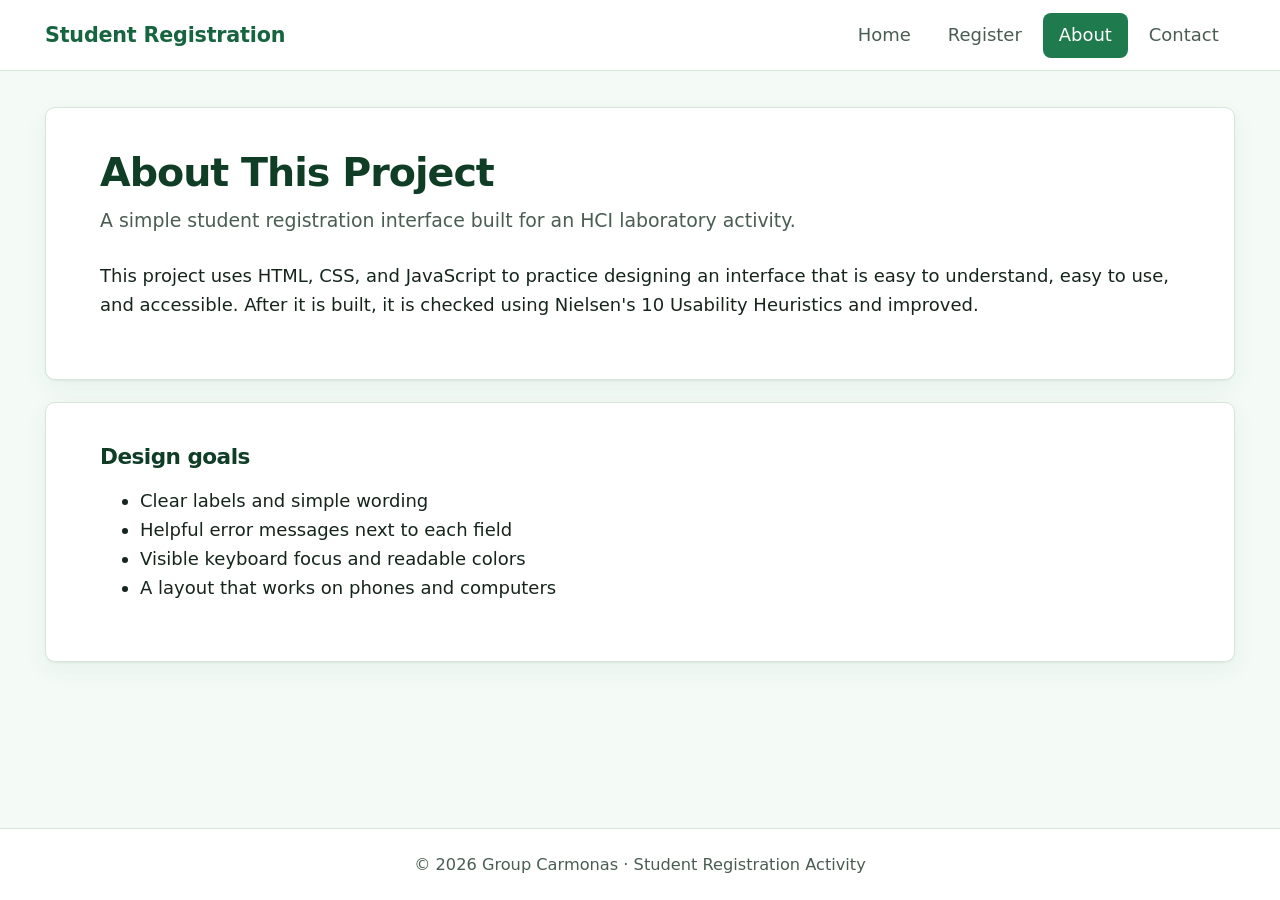
==== about.html @ eb0fc4b8 "Add files via upload" ====
<!DOCTYPE html>
<html lang="en">
<head>
  <meta charset="UTF-8">
  <meta name="viewport" content="width=device-width, initial-scale=1.0">
  <title>About | Student Registration</title>
  <link rel="stylesheet" href="style.css">
</head>
<body>
  <a class="skip-link" href="#main">Skip to main content</a>

  <header class="site-header">
    <div class="header-inner">
      <a class="logo" href="index.html">Student Registration</a>
      <nav aria-label="Main navigation">
        <ul class="nav-list">
          <li><a href="index.html">Home</a></li>
          <li><a href="register.html">Register</a></li>
          <li><a href="about.html" aria-current="page">About</a></li>
          <li><a href="contact.html">Contact</a></li>
        </ul>
      </nav>
    </div>
  </header>

  <main id="main">
    <section class="card">
      <h1>About This Project</h1>
      <p class="lead">A simple student registration interface built for an HCI laboratory activity.</p>
      <p>This project uses HTML, CSS, and JavaScript to practice designing an interface that is easy to understand, easy to use, and accessible. After it is built, it is checked using Nielsen's 10 Usability Heuristics and improved.</p>
    </section>

    <section class="card">
      <h2>Design goals</h2>
      <ul>
        <li>Clear labels and simple wording</li>
        <li>Helpful error messages next to each field</li>
        <li>Visible keyboard focus and readable colors</li>
        <li>A layout that works on phones and computers</li>
      </ul>
    </section>
  </main>

  <footer class="site-footer">
    <p>&copy; 2026 Group Carmonas &middot; Student Registration Activity</p>
  </footer>
</body>
</html>
---- style.css ----
/* ============ Font: Plus Jakarta Sans (bundled in /fonts, works offline) ============ */
@font-face {
  font-family: "Plus Jakarta Sans";
  src: url("fonts/PlusJakartaSans.woff2") format("woff2");
  font-weight: 200 800;
  font-style: normal;
  font-display: swap;
}

/* ============ Tokens: green and white ============ */
:root {
  --green-900: #0f3d26;
  --green-700: #17653f;
  --green-600: #1f7a4d;   /* primary */
  --green-500: #2e9a63;
  --green-100: #e3f4ea;
  --green-50:  #f4fbf7;
  --white: #ffffff;
  --text: #15251c;
  --text-soft: #4a5d52;
  --line: #d8e5dd;
  --error: #b42318;
  --error-bg: #fef3f2;
  --radius: 10px;
  --shadow: 0 1px 2px rgba(15, 61, 38, 0.06), 0 8px 24px rgba(15, 61, 38, 0.06);
}

* { box-sizing: border-box; }
html { font-size: 112.5%; } /* 18px */

body {
  margin: 0;
  min-height: 100vh;
  display: flex;
  flex-direction: column;
  font-family: "Plus Jakarta Sans", "Segoe UI", system-ui, -apple-system, Arial, sans-serif;
  line-height: 1.6;
  color: var(--text);
  background: var(--green-50);
}

[hidden] { display: none !important; }
h1, h2 { margin-top: 0; line-height: 1.2; letter-spacing: -0.025em; color: var(--green-900); font-weight: 800; }
h1 { font-size: 2.2rem; margin-bottom: 0.5rem; }
h2 { font-size: 1.2rem; }

/* ============ Skip link ============ */
.skip-link { position: absolute; left: -999px; top: 0; z-index: 10; background: var(--green-900); color: var(--white); padding: 0.6rem 1rem; }
.skip-link:focus { left: 0; }

/* ============ Header ============ */
.site-header { background: var(--white); border-bottom: 1px solid var(--line); }
.header-inner {
  max-width: 1400px; margin: 0 auto; padding: 0.7rem 2.5rem;
  display: flex; align-items: center; justify-content: space-between; flex-wrap: wrap; gap: 0.5rem;
}
.logo { font-weight: 700; font-size: 1.15rem; color: var(--green-700); text-decoration: none; letter-spacing: -0.01em; }
.nav-list { list-style: none; margin: 0; padding: 0; display: flex; flex-wrap: wrap; gap: 0.25rem; }
.nav-list a {
  display: block; padding: 0.45rem 0.9rem; border-radius: 8px;
  color: var(--text-soft); text-decoration: none; font-weight: 500;
}
.nav-list a:hover { background: var(--green-100); color: var(--green-900); }
.nav-list a[aria-current="page"] { background: var(--green-600); color: var(--white); }

/* ============ Layout ============ */
main { flex: 1; width: 100%; max-width: 1400px; margin: 0 auto; padding: 2rem 2.5rem; }

.card {
  background: var(--white);
  border: 1px solid var(--line);
  border-radius: var(--radius);
  box-shadow: var(--shadow);
  padding: 2.25rem 3rem;
  margin-bottom: 1.25rem;
}
.lead { font-size: 1.05rem; margin: 0 0 1.5rem; color: var(--text-soft); }

/* ============ Buttons ============ */
.btn {
  display: inline-block; font: inherit; font-weight: 600;
  padding: 0.6rem 1.3rem; border-radius: 8px; border: 1.5px solid transparent;
  cursor: pointer; text-decoration: none; transition: background 0.15s, border-color 0.15s;
}
.btn-primary { background: var(--green-600); color: var(--white); }
.btn-primary:hover { background: var(--green-700); }
.btn-secondary { background: var(--white); color: var(--green-700); border-color: var(--green-600); }
.btn-secondary:hover { background: var(--green-100); }

/* ============ Form ============ */
.form-group { margin-bottom: 1rem; position: relative; }
label { display: block; font-weight: 600; margin-bottom: 0.3rem; }
.required { color: var(--error); }
.hint { font-size: 0.85rem; line-height: 1.4; color: var(--text-soft); margin: 0.25rem 0 0; }

input, select {
  width: 100%; height: 2.9rem; font: inherit; color: var(--text);
  padding: 0.55rem 0.8rem; background: var(--white);
  border: 1.5px solid #b9cdc0; border-radius: 8px;
  transition: border-color 0.15s, box-shadow 0.15s;
}
input:hover, select:hover { border-color: var(--green-500); }
input::placeholder { color: #7c8f84; }

input.invalid, select.invalid { border-color: var(--error); background: var(--error-bg); }
.error { display: block; min-height: 1.1rem; margin-top: 0.2rem; color: var(--error); font-size: 0.9rem; font-weight: 600; }

.button-row { display: flex; flex-wrap: wrap; gap: 0.75rem; margin-top: 0.5rem; }

@media (min-width: 801px) {
  #registerForm { display: grid; grid-template-columns: 1fr 1fr; gap: 0 2rem; align-items: start; }
  #registerForm .form-group:first-child,
  #registerForm .button-row { grid-column: 1 / -1; }
}

/* ============ Confirmation ============ */
.confirmation { border-left: 5px solid var(--green-600); background: var(--green-50); }
.confirmation h2 { color: var(--green-700); }
.confirmation dl { margin: 1rem 0 0; display: grid; grid-template-columns: max-content 1fr; gap: 0.35rem 1rem; }
.confirmation dt { font-weight: 600; color: var(--text-soft); }
.confirmation dd { margin: 0; }

/* ============ Dialog ============ */
dialog {
  width: min(90vw, 440px); padding: 2rem; text-align: center;
  border: 1px solid var(--line); border-radius: 14px;
  background: var(--white); color: var(--text);
  box-shadow: 0 20px 50px rgba(15, 61, 38, 0.25);
}
dialog::backdrop { background: rgba(15, 61, 38, 0.45); }
dialog p { margin: 0 0 1.5rem; color: var(--text-soft); }
dialog .button-row { justify-content: center; }

/* ============ Keyboard focus ============ */
a:focus-visible, button:focus-visible, input:focus-visible, select:focus-visible, .confirmation:focus-visible {
  outline: 3px solid var(--green-500);
  outline-offset: 2px;
}
input:focus, select:focus { border-color: var(--green-600); box-shadow: 0 0 0 3px var(--green-100); }

/* ============ Footer ============ */
.site-footer { text-align: center; padding: 1.25rem; background: var(--white); border-top: 1px solid var(--line); color: var(--text-soft); font-size: 0.9rem; }
.site-footer p { margin: 0; }

/* ============ Mobile ============ */
@media (max-width: 600px) {
  h1 { font-size: 1.6rem; }
  .header-inner { flex-direction: column; align-items: flex-start; }
  .card { padding: 1.25rem; }
  main { padding: 1.5rem 1rem; }
  .button-row .btn { width: 100%; text-align: center; }
  .confirmation dl { grid-template-columns: 1fr; }
}

@media (prefers-reduced-motion: reduce) { * { transition: none !important; } }

/* Large desktop screens: three columns so the whole form fits on one screen */
@media (min-width: 1200px) {
  #registerForm { grid-template-columns: repeat(3, 1fr); }
  #registerForm .form-group:first-child { grid-column: 1 / 3; }
  /* put the Student ID hint on the label line so it does not make the row taller */
  #registerForm .hint { position: absolute; top: 0.15rem; right: 0; margin: 0; }
}
@media (max-width: 1199px) and (min-width: 601px) { .card { padding: 2.25rem; } }
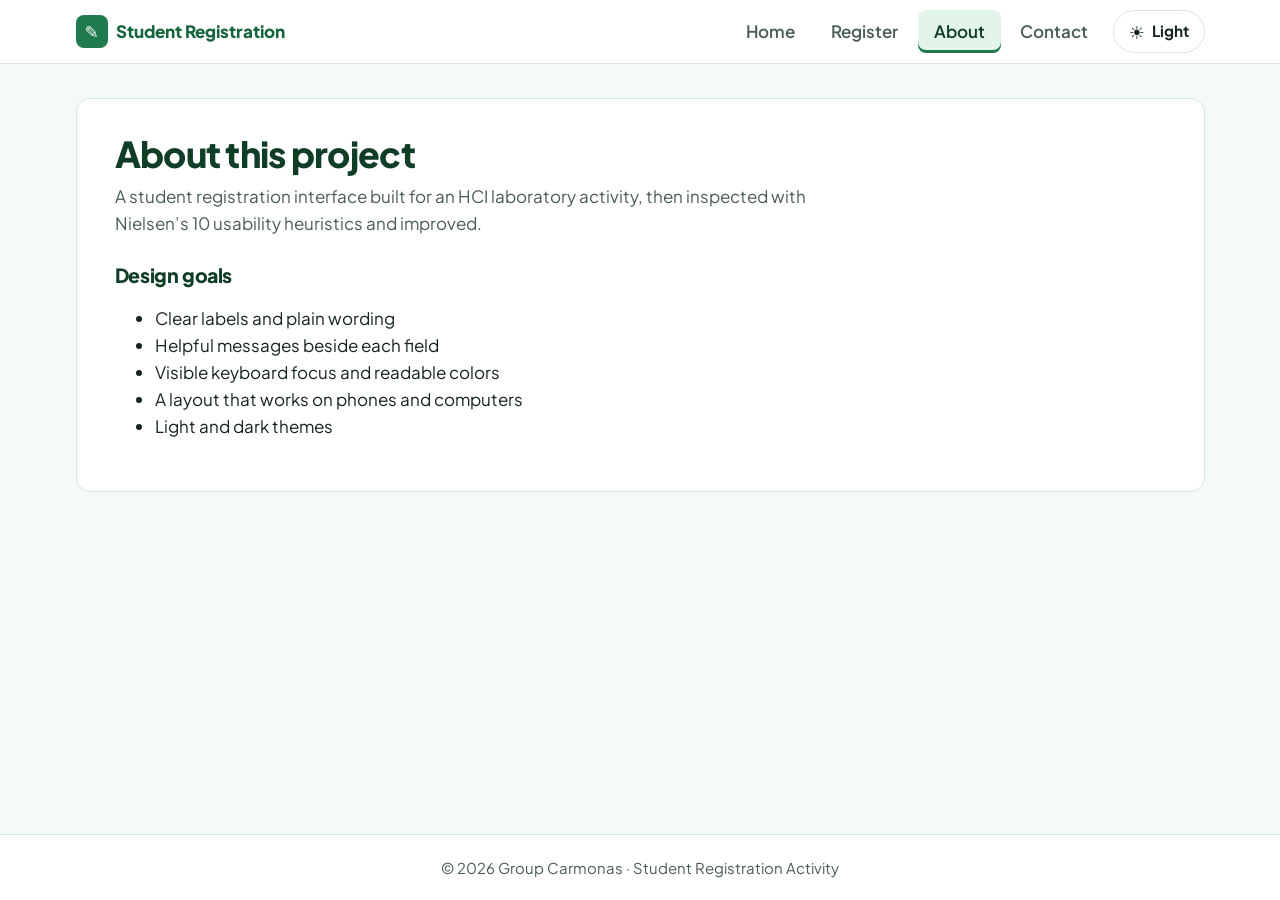
==== commit aedd6ecc: "Add files via upload" ====
--- a/about.html
+++ b/about.html
@@ -1,48 +1,49 @@
-<!DOCTYPE html>
-<html lang="en">
-<head>
-  <meta charset="UTF-8">
-  <meta name="viewport" content="width=device-width, initial-scale=1.0">
-  <title>About | Student Registration</title>
-  <link rel="stylesheet" href="style.css">
-</head>
-<body>
-  <a class="skip-link" href="#main">Skip to main content</a>
-
-  <header class="site-header">
-    <div class="header-inner">
-      <a class="logo" href="index.html">Student Registration</a>
-      <nav aria-label="Main navigation">
-        <ul class="nav-list">
-          <li><a href="index.html">Home</a></li>
-          <li><a href="register.html">Register</a></li>
-          <li><a href="about.html" aria-current="page">About</a></li>
-          <li><a href="contact.html">Contact</a></li>
-        </ul>
-      </nav>
-    </div>
-  </header>
-
-  <main id="main">
-    <section class="card">
-      <h1>About This Project</h1>
-      <p class="lead">A simple student registration interface built for an HCI laboratory activity.</p>
-      <p>This project uses HTML, CSS, and JavaScript to practice designing an interface that is easy to understand, easy to use, and accessible. After it is built, it is checked using Nielsen's 10 Usability Heuristics and improved.</p>
-    </section>
-
-    <section class="card">
-      <h2>Design goals</h2>
-      <ul>
-        <li>Clear labels and simple wording</li>
-        <li>Helpful error messages next to each field</li>
-        <li>Visible keyboard focus and readable colors</li>
-        <li>A layout that works on phones and computers</li>
-      </ul>
-    </section>
-  </main>
-
-  <footer class="site-footer">
-    <p>&copy; 2026 Group Carmonas &middot; Student Registration Activity</p>
-  </footer>
-</body>
-</html>+<!DOCTYPE html>
+<html lang="en" data-theme="light">
+<head>
+  <meta charset="UTF-8">
+  <meta name="viewport" content="width=device-width, initial-scale=1.0">
+  <title>About | Student Registration</title>
+  <link rel="stylesheet" href="style.css">
+  <script>try{document.documentElement.setAttribute("data-theme",localStorage.getItem("sr-theme")==="dark"?"dark":"light")}catch(e){}</script>
+</head>
+<body>
+  <a class="skip" href="#main">Skip to main content</a>
+
+  <header class="top">
+    <div class="bar">
+      <a class="logo" href="index.html"><i aria-hidden="true">&#9998;</i>Student Registration</a>
+      <div class="bar-r">
+        <nav aria-label="Main navigation">
+          <ul>
+          <li><a href="index.html">Home</a></li>
+          <li><a href="register.html">Register</a></li>
+          <li><a href="about.html" aria-current="page">About</a></li>
+          <li><a href="contact.html">Contact</a></li>
+          </ul>
+        </nav>
+        <button type="button" class="theme" id="themeBtn" aria-pressed="false" aria-label="Dark mode"><span class="ico" id="themeIco" aria-hidden="true">&#9728;</span><span id="themeLbl">Light</span></button>
+      </div>
+    </div>
+  </header>
+
+  <main id="main" tabindex="-1">
+    <div class="card">
+      <h1>About this project</h1>
+      <p class="lead">A student registration interface built for an HCI laboratory activity, then inspected with Nielsen&rsquo;s 10 usability heuristics and improved.</p>
+      <h2 style="margin-bottom:.5rem">Design goals</h2>
+      <ul>
+        <li>Clear labels and plain wording</li>
+        <li>Helpful messages beside each field</li>
+        <li>Visible keyboard focus and readable colors</li>
+        <li>A layout that works on phones and computers</li>
+        <li>Light and dark themes</li>
+      </ul>
+    </div>
+  </main>
+
+  <footer>&copy; 2026 Group Carmonas &middot; Student Registration Activity</footer>
+
+  <script src="script.js"></script>
+</body>
+</html>
--- a/style.css
+++ b/style.css
@@ -1,164 +1,139 @@
-/* ============ Font: Plus Jakarta Sans (bundled in /fonts, works offline) ============ */
-@font-face {
-  font-family: "Plus Jakarta Sans";
-  src: url("fonts/PlusJakartaSans.woff2") format("woff2");
-  font-weight: 200 800;
-  font-style: normal;
-  font-display: swap;
+/* Font: Plus Jakarta Sans (bundled in /fonts, works offline) */
+@font-face{font-family:"Plus Jakarta Sans";src:url("fonts/PlusJakartaSans.woff2") format("woff2");font-weight:200 800;font-style:normal;font-display:swap}
+/* Theme: light by default; the toggle in the header sets data-theme="dark" */
+:root{
+  --g9:#0f3d26;--g7:#17653f;--g6:#1f7a4d;--g5:#2e9a63;--g1:#e3f4ea;
+  --bg:#f4fbf7;--surface:#fff;--text:#15251c;--soft:#4a5d52;--line:#d8e5dd;--field:#9db5a6;
+  --err:#b42318;--errbg:#fef3f2;--ok:#17653f;--on-primary:#fff;--ink-btn:#1f7a4d;
+  box-sizing:border-box;padding-top:env(safe-area-inset-top,0px);padding-bottom:env(safe-area-inset-bottom,0px);
 }
+:root[data-theme="dark"]{
+  --g9:#d7f2e2;--g7:#7fd6a5;--g6:#2e9a63;--g5:#4cc185;--g1:#173626;
+  --bg:#0d1a13;--surface:#13251b;--text:#e8f3ec;--soft:#a5bcae;--line:#27402f;--field:#4d6b59;
+  --err:#ff8a7e;--errbg:#3a1815;--ok:#7fd6a5;--on-primary:#06140c;--ink-btn:#4cc185;}
+*{box-sizing:border-box}
+html{font-size:106.25%;scroll-padding-top:env(safe-area-inset-top,0px)}
+body{margin:0;min-height:100vh;display:flex;flex-direction:column;background:var(--bg);color:var(--text);
+  font-family:"Plus Jakarta Sans","Segoe UI",system-ui,Arial,sans-serif;line-height:1.6}
+[hidden]{display:none!important}
+h1,h2,h3{margin:0;line-height:1.2;letter-spacing:-.02em;color:var(--g9);font-weight:800}
+h1{font-size:2.1rem}h2{font-size:1.15rem}
+a{color:var(--g7)}
+.skip{position:absolute;left:-999px;top:0;background:var(--g9);color:var(--bg);padding:.6rem 1rem;z-index:20}
+.skip:focus{left:0}
+:focus-visible{outline:3px solid var(--g5);outline-offset:2px}
 
-/* ============ Tokens: green and white ============ */
-:root {
-  --green-900: #0f3d26;
-  --green-700: #17653f;
-  --green-600: #1f7a4d;   /* primary */
-  --green-500: #2e9a63;
-  --green-100: #e3f4ea;
-  --green-50:  #f4fbf7;
-  --white: #ffffff;
-  --text: #15251c;
-  --text-soft: #4a5d52;
-  --line: #d8e5dd;
-  --error: #b42318;
-  --error-bg: #fef3f2;
-  --radius: 10px;
-  --shadow: 0 1px 2px rgba(15, 61, 38, 0.06), 0 8px 24px rgba(15, 61, 38, 0.06);
+/* header */
+header.top{background:var(--surface);border-bottom:1px solid var(--line);position:sticky;top:env(safe-area-inset-top,0px);z-index:5}
+.bar{max-width:1180px;margin:0 auto;padding:.6rem 1.5rem;display:flex;align-items:center;justify-content:space-between;gap:.75rem;flex-wrap:wrap}
+.logo{font-weight:800;color:var(--g7);text-decoration:none;display:flex;align-items:center;gap:.5rem}
+.logo i{width:1.9rem;height:1.9rem;border-radius:8px;background:var(--g6);color:var(--on-primary);display:grid;place-items:center;font-style:normal;font-size:1rem}
+nav ul{list-style:none;margin:0;padding:0;display:flex;gap:.2rem;flex-wrap:wrap}
+nav a{display:block;padding:.45rem .95rem;border-radius:8px;color:var(--soft);text-decoration:none;font-weight:600}
+nav a:hover{background:var(--g1);color:var(--g9)}
+nav a[aria-current="page"]{background:var(--g1);color:var(--g9);box-shadow:inset 0 -3px 0 var(--g6)}
+
+main{flex:1;width:100%;max-width:1180px;margin:0 auto;padding:2rem 1.5rem 3rem}
+.crumb{font-size:.88rem;color:var(--soft);margin:0 0 .4rem}
+.bar-r{display:flex;align-items:center;gap:.5rem;flex-wrap:wrap}
+.theme{font:inherit;font-weight:700;font-size:.9rem;display:flex;align-items:center;gap:.45rem;padding:.45rem .85rem;min-height:2.5rem;border-radius:99px;border:1.5px solid var(--line);background:var(--surface);color:var(--text);cursor:pointer;transition:background .15s,border-color .15s}
+.theme:hover{background:var(--g1);border-color:var(--g5)}
+.theme .ico{font-size:1.05rem;line-height:1}
+.lead{color:var(--soft);margin:.4rem 0 1.6rem;max-width:60ch}
+.req{color:var(--err);font-weight:700}
+
+/* register layout */
+.layout{display:grid;grid-template-columns:minmax(0,1fr) 320px;gap:2rem;align-items:start}
+.panel{background:var(--surface);border:1px solid var(--line);border-top:4px solid var(--g6);border-radius:14px;padding:2rem 2.25rem}
+fieldset{border:0;margin:0 0 1.6rem;padding:0}
+legend{padding:0;font-weight:800;font-size:1.05rem;color:var(--g9);margin-bottom:.9rem;display:flex;align-items:center;gap:.6rem;width:100%}
+legend::after{content:"";flex:1;height:1px;background:var(--line)}
+.row{display:grid;grid-template-columns:1fr 1fr;gap:0 1.25rem}
+.field{margin-bottom:1.05rem;min-width:0}
+.field.full{grid-column:1/-1}
+label{display:block;font-weight:600;margin-bottom:.3rem}
+.wrap{position:relative}
+input,select{width:100%;height:3rem;font:inherit;color:var(--text);background:var(--surface);
+  border:1.5px solid var(--field);border-radius:9px;padding:.5rem 2.4rem .5rem .85rem;transition:border-color .15s,box-shadow .15s}
+select{padding-right:.85rem}
+input:hover,select:hover{border-color:var(--g5)}
+input:focus,select:focus{border-color:var(--g6);box-shadow:0 0 0 4px var(--g1);outline:none}
+input:focus-visible,select:focus-visible{outline:3px solid var(--g5);outline-offset:1px}
+input::placeholder{color:var(--soft);opacity:.7}
+.field.invalid input,.field.invalid select{border-color:var(--err);background:var(--errbg)}
+.field.valid input,.field.valid select{border-color:var(--g6)}
+.mark{position:absolute;right:.8rem;top:50%;transform:translateY(-50%);pointer-events:none;font-weight:800;font-size:1.05rem}
+.field.valid .wrap::after{content:"✓";position:absolute;right:.85rem;top:50%;transform:translateY(-50%);color:var(--ok);font-weight:800}
+.field.valid select + *{display:none}
+.hint{font-size:.85rem;color:var(--soft);margin:.3rem 0 0;line-height:1.4}
+.msg{display:none;margin:.3rem 0 0;color:var(--err);font-size:.88rem;font-weight:600;line-height:1.4}
+.field.invalid .msg{display:flex;gap:.4rem}
+.field.invalid .msg::before{content:"⚠";flex:none}
+.suggest{margin:.3rem 0 0;font-size:.88rem}
+.suggest button{all:unset;color:var(--g7);font-weight:700;text-decoration:underline;cursor:pointer}
+.suggest button:focus-visible{outline:3px solid var(--g5);outline-offset:2px}
+
+.summary-err{border:1.5px solid var(--err);background:var(--errbg);border-radius:10px;padding:.9rem 1.1rem;margin-bottom:1.4rem}
+.summary-err h2{color:var(--err);font-size:1rem;margin-bottom:.3rem}
+.summary-err ul{margin:0;padding-left:1.2rem}
+.summary-err a{color:var(--err);font-weight:600}
+
+.actions{display:flex;gap:.75rem;flex-wrap:wrap;align-items:center;margin-top:.5rem}
+.btn{font:inherit;font-weight:700;padding:.75rem 1.5rem;border-radius:9px;border:1.5px solid transparent;cursor:pointer;transition:background .15s,transform .05s;min-height:3rem}
+.btn:active{transform:translateY(1px)}
+.btn-p{background:var(--ink-btn);color:var(--on-primary)}
+.btn-p:hover{background:var(--g7)}
+:root[data-theme="dark"] .btn-p:hover{background:var(--g7);color:#06140c}
+.btn-s{background:transparent;color:var(--g7);border-color:var(--g6)}
+.btn-s:hover{background:var(--g1)}
+.btn-link{all:unset;cursor:pointer;color:var(--g7);font-weight:600;text-decoration:underline;font-size:.92rem}
+.btn-link:focus-visible{outline:3px solid var(--g5);outline-offset:3px}
+
+/* live summary slip */
+.slip{position:sticky;top:calc(4.6rem + env(safe-area-inset-top,0px));background:var(--surface);border:1px solid var(--line);border-radius:14px;overflow:hidden}
+.slip-h{background:var(--g1);color:var(--g9);padding:1rem 1.25rem;border-bottom:1px solid var(--line)}
+.slip-h h2{color:inherit;font-size:1rem}
+.slip-h p{margin:.15rem 0 .7rem;font-size:.85rem;opacity:.92}
+.prog{height:8px;border-radius:99px;background:var(--surface);border:1px solid var(--line);overflow:hidden}
+.prog span{display:block;height:100%;width:0;background:var(--g6);border-radius:99px;transition:width .3s}
+.slip dl{margin:0;padding:.5rem 1.25rem 1rem;position:relative}
+.slip dt{font-size:.8rem;color:var(--soft);margin-top:.7rem}
+.slip dd{margin:0;font-weight:600;min-height:1.6em;word-break:break-word}
+.slip dd.empty{color:var(--soft);font-weight:400;font-style:italic;opacity:.75}
+.slip-note{padding:.8rem 1.25rem;border-top:1px dashed var(--line);font-size:.85rem;color:var(--soft)}
+
+/* success */
+.success{border-left:6px solid var(--g6)}
+.success .badge{display:inline-grid;place-items:center;width:3rem;height:3rem;border-radius:50%;background:var(--g1);color:var(--ok);font-size:1.5rem;font-weight:800;margin-bottom:.8rem}
+.ref{display:inline-block;margin:.8rem 0 1.2rem;padding:.4rem .9rem;border:1.5px dashed var(--g6);border-radius:8px;font-weight:800;letter-spacing:.04em;color:var(--g9)}
+.success dl{display:grid;grid-template-columns:max-content 1fr;gap:.4rem 1.5rem;margin:0 0 1.5rem}
+.success dt{color:var(--soft);font-weight:600}.success dd{margin:0;font-weight:600}
+
+/* toast */
+.toast{position:fixed;left:50%;bottom:calc(1.25rem + env(safe-area-inset-bottom,0px));transform:translateX(-50%);background:var(--surface);color:var(--text);border:1.5px solid var(--g6);
+  padding:.75rem 1.1rem;border-radius:10px;display:flex;gap:1rem;align-items:center;z-index:30;box-shadow:0 10px 30px rgba(0,0,0,.25);max-width:92vw}
+.toast button{all:unset;cursor:pointer;font-weight:800;text-decoration:underline;color:var(--g7)}
+.toast button:focus-visible{outline:3px solid var(--g5);outline-offset:3px}
+
+/* simple pages */
+.card{background:var(--surface);border:1px solid var(--line);border-radius:14px;padding:2rem 2.25rem;margin-bottom:1.25rem}
+.steps{display:grid;grid-template-columns:repeat(3,1fr);gap:1rem;margin:1.5rem 0 0;padding:0;list-style:none;counter-reset:s}
+.steps li{counter-increment:s;padding-left:3rem;position:relative}
+.steps li::before{content:counter(s);position:absolute;left:0;top:0;width:2.2rem;height:2.2rem;border-radius:50%;background:var(--g1);color:var(--g9);font-weight:800;display:grid;place-items:center}
+.steps b{display:block}
+footer{text-align:center;padding:1.2rem;border-top:1px solid var(--line);background:var(--surface);color:var(--soft);font-size:.88rem}
+@media print{header.top,footer,.actions,.skip{display:none!important}}
+
+@media (max-width:900px){
+  .layout{grid-template-columns:1fr}
+  .slip{position:static;order:-1}
+  .slip dl{display:none}.slip-note{display:none}
 }
-
-* { box-sizing: border-box; }
-html { font-size: 112.5%; } /* 18px */
-
-body {
-  margin: 0;
-  min-height: 100vh;
-  display: flex;
-  flex-direction: column;
-  font-family: "Plus Jakarta Sans", "Segoe UI", system-ui, -apple-system, Arial, sans-serif;
-  line-height: 1.6;
-  color: var(--text);
-  background: var(--green-50);
+@media (max-width:640px){
+  h1{font-size:1.6rem}.panel,.card{padding:1.25rem}
+  .row{grid-template-columns:1fr}
+  .actions .btn{width:100%}.steps{grid-template-columns:1fr}
+  .success dl{grid-template-columns:1fr;gap:0}.success dt{margin-top:.6rem}
+  main{padding:1.25rem 1rem 2rem}.bar{padding:.5rem 1rem}
 }
-
-[hidden] { display: none !important; }
-h1, h2 { margin-top: 0; line-height: 1.2; letter-spacing: -0.025em; color: var(--green-900); font-weight: 800; }
-h1 { font-size: 2.2rem; margin-bottom: 0.5rem; }
-h2 { font-size: 1.2rem; }
-
-/* ============ Skip link ============ */
-.skip-link { position: absolute; left: -999px; top: 0; z-index: 10; background: var(--green-900); color: var(--white); padding: 0.6rem 1rem; }
-.skip-link:focus { left: 0; }
-
-/* ============ Header ============ */
-.site-header { background: var(--white); border-bottom: 1px solid var(--line); }
-.header-inner {
-  max-width: 1400px; margin: 0 auto; padding: 0.7rem 2.5rem;
-  display: flex; align-items: center; justify-content: space-between; flex-wrap: wrap; gap: 0.5rem;
-}
-.logo { font-weight: 700; font-size: 1.15rem; color: var(--green-700); text-decoration: none; letter-spacing: -0.01em; }
-.nav-list { list-style: none; margin: 0; padding: 0; display: flex; flex-wrap: wrap; gap: 0.25rem; }
-.nav-list a {
-  display: block; padding: 0.45rem 0.9rem; border-radius: 8px;
-  color: var(--text-soft); text-decoration: none; font-weight: 500;
-}
-.nav-list a:hover { background: var(--green-100); color: var(--green-900); }
-.nav-list a[aria-current="page"] { background: var(--green-600); color: var(--white); }
-
-/* ============ Layout ============ */
-main { flex: 1; width: 100%; max-width: 1400px; margin: 0 auto; padding: 2rem 2.5rem; }
-
-.card {
-  background: var(--white);
-  border: 1px solid var(--line);
-  border-radius: var(--radius);
-  box-shadow: var(--shadow);
-  padding: 2.25rem 3rem;
-  margin-bottom: 1.25rem;
-}
-.lead { font-size: 1.05rem; margin: 0 0 1.5rem; color: var(--text-soft); }
-
-/* ============ Buttons ============ */
-.btn {
-  display: inline-block; font: inherit; font-weight: 600;
-  padding: 0.6rem 1.3rem; border-radius: 8px; border: 1.5px solid transparent;
-  cursor: pointer; text-decoration: none; transition: background 0.15s, border-color 0.15s;
-}
-.btn-primary { background: var(--green-600); color: var(--white); }
-.btn-primary:hover { background: var(--green-700); }
-.btn-secondary { background: var(--white); color: var(--green-700); border-color: var(--green-600); }
-.btn-secondary:hover { background: var(--green-100); }
-
-/* ============ Form ============ */
-.form-group { margin-bottom: 1rem; position: relative; }
-label { display: block; font-weight: 600; margin-bottom: 0.3rem; }
-.required { color: var(--error); }
-.hint { font-size: 0.85rem; line-height: 1.4; color: var(--text-soft); margin: 0.25rem 0 0; }
-
-input, select {
-  width: 100%; height: 2.9rem; font: inherit; color: var(--text);
-  padding: 0.55rem 0.8rem; background: var(--white);
-  border: 1.5px solid #b9cdc0; border-radius: 8px;
-  transition: border-color 0.15s, box-shadow 0.15s;
-}
-input:hover, select:hover { border-color: var(--green-500); }
-input::placeholder { color: #7c8f84; }
-
-input.invalid, select.invalid { border-color: var(--error); background: var(--error-bg); }
-.error { display: block; min-height: 1.1rem; margin-top: 0.2rem; color: var(--error); font-size: 0.9rem; font-weight: 600; }
-
-.button-row { display: flex; flex-wrap: wrap; gap: 0.75rem; margin-top: 0.5rem; }
-
-@media (min-width: 801px) {
-  #registerForm { display: grid; grid-template-columns: 1fr 1fr; gap: 0 2rem; align-items: start; }
-  #registerForm .form-group:first-child,
-  #registerForm .button-row { grid-column: 1 / -1; }
-}
-
-/* ============ Confirmation ============ */
-.confirmation { border-left: 5px solid var(--green-600); background: var(--green-50); }
-.confirmation h2 { color: var(--green-700); }
-.confirmation dl { margin: 1rem 0 0; display: grid; grid-template-columns: max-content 1fr; gap: 0.35rem 1rem; }
-.confirmation dt { font-weight: 600; color: var(--text-soft); }
-.confirmation dd { margin: 0; }
-
-/* ============ Dialog ============ */
-dialog {
-  width: min(90vw, 440px); padding: 2rem; text-align: center;
-  border: 1px solid var(--line); border-radius: 14px;
-  background: var(--white); color: var(--text);
-  box-shadow: 0 20px 50px rgba(15, 61, 38, 0.25);
-}
-dialog::backdrop { background: rgba(15, 61, 38, 0.45); }
-dialog p { margin: 0 0 1.5rem; color: var(--text-soft); }
-dialog .button-row { justify-content: center; }
-
-/* ============ Keyboard focus ============ */
-a:focus-visible, button:focus-visible, input:focus-visible, select:focus-visible, .confirmation:focus-visible {
-  outline: 3px solid var(--green-500);
-  outline-offset: 2px;
-}
-input:focus, select:focus { border-color: var(--green-600); box-shadow: 0 0 0 3px var(--green-100); }
-
-/* ============ Footer ============ */
-.site-footer { text-align: center; padding: 1.25rem; background: var(--white); border-top: 1px solid var(--line); color: var(--text-soft); font-size: 0.9rem; }
-.site-footer p { margin: 0; }
-
-/* ============ Mobile ============ */
-@media (max-width: 600px) {
-  h1 { font-size: 1.6rem; }
-  .header-inner { flex-direction: column; align-items: flex-start; }
-  .card { padding: 1.25rem; }
-  main { padding: 1.5rem 1rem; }
-  .button-row .btn { width: 100%; text-align: center; }
-  .confirmation dl { grid-template-columns: 1fr; }
-}
-
-@media (prefers-reduced-motion: reduce) { * { transition: none !important; } }
-
-/* Large desktop screens: three columns so the whole form fits on one screen */
-@media (min-width: 1200px) {
-  #registerForm { grid-template-columns: repeat(3, 1fr); }
-  #registerForm .form-group:first-child { grid-column: 1 / 3; }
-  /* put the Student ID hint on the label line so it does not make the row taller */
-  #registerForm .hint { position: absolute; top: 0.15rem; right: 0; margin: 0; }
-}
-@media (max-width: 1199px) and (min-width: 601px) { .card { padding: 2.25rem; } }
+@media (prefers-reduced-motion:reduce){*{transition:none!important}}
